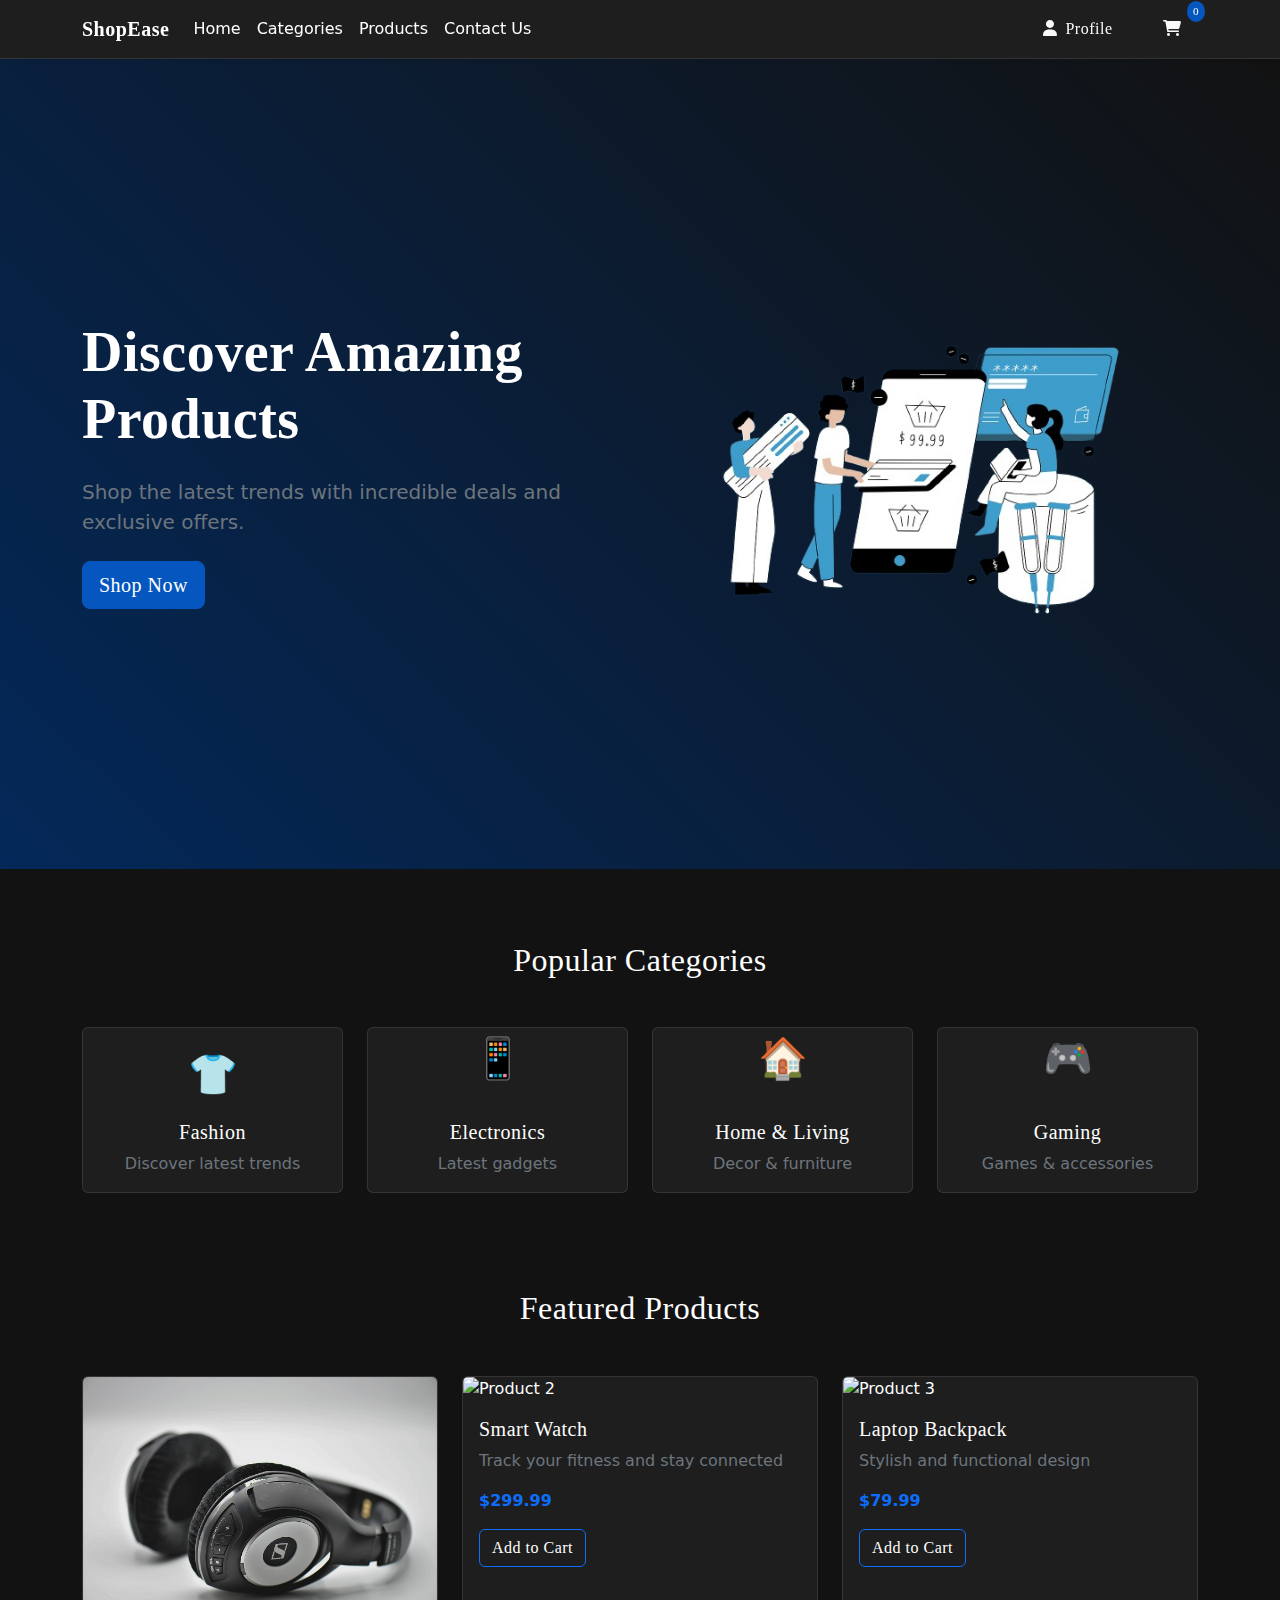
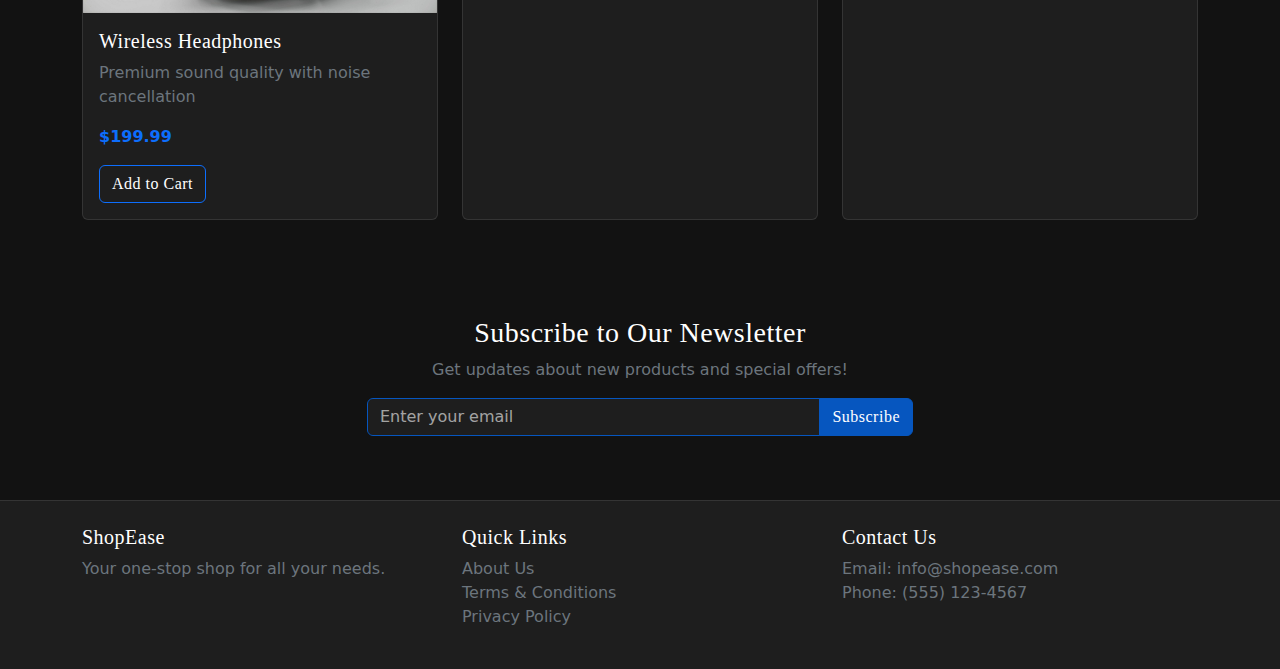
==== src/main/webapp/index.html @ 856637dd "Added new Pages : index.html and done some UI designing in it. Added some images and color changes" ====
<!DOCTYPE html>
<html lang="en">
  <head>
    <meta charset="UTF-8" />
    <meta name="viewport" content="width=device-width, initial-scale=1.0" />
    <title>ShopEase - Your One-Stop Shop</title>
    <link
      href="https://cdnjs.cloudflare.com/ajax/libs/bootstrap/5.3.2/css/bootstrap.min.css"
      rel="stylesheet"
    />
    <link
      href="https://cdnjs.cloudflare.com/ajax/libs/font-awesome/6.0.0/css/all.min.css"
      rel="stylesheet"
    />
    <style>
      :root {
        --primary-blue: #0656bf;
        --secondary-blue: #043f8c;
        --dark-blue: #032859;
        --dark-bg: #121212;
        --dark-card: #1e1e1e;
        --white: #ffffff;
      }

      body {
        background-color: var(--dark-bg);
        color: var(--white);
      }

      h1,
      h2,
      h3,
      h4,
      h5,
      .navbar-brand,
      .btn {
        font-family: "Anton", serif;
        font-weight: 400;
        letter-spacing: 0.5px;
      }

      .navbar {
        background-color: var(--dark-card) !important;
        border-bottom: 1px solid rgba(255, 255, 255, 0.1);
      }

      .navbar-light .navbar-brand,
      .navbar-light .navbar-nav .nav-link {
        color: var(--white);
      }

      .navbar-light .navbar-toggler {
        border-color: var(--white);
        background-color: var(--white);
      }

      .nav-link:hover {
        color: #306ebf !important;
      }

      .hero-section {
        background: linear-gradient(45deg, var(--dark-blue), var(--dark-bg));
        min-height: 90vh;
        display: flex;
        align-items: center;
      }

      .card {
        background-color: var(--dark-card);
        border: 1px solid rgba(255, 255, 255, 0.1);
        color: var(--white);
      }

      .featured-card {
        transition: transform 0.3s ease;
      }

      .featured-card:hover {
        transform: translateY(-10px);
        box-shadow: 0 10px 20px rgba(0, 0, 0, 0.2);
        border: 1px solid var(--primary-blue);
      }

      .btn-primary {
        background-color: var(--primary-blue);
        border-color: var(--primary-blue);
        color: var(--white);
      }

      .btn-primary:hover {
        background-color: var(--secondary-blue);
        border-color: var(--secondary-blue);
      }

      .btn-outline-primary {
        color: var(--white);
      }

      .btn-outline-primary:hover {
        border-color: var(--secondary-blue);
        color: var(--white);
      }

      .cart-count {
        position: absolute;
        top: -8px;
        right: -8px;
        background-color: var(--primary-blue);
        color: var(--white);
        border-radius: 50%;
        padding: 2px 6px;
        font-size: 0.7rem;
      }

      .profile-btn,
      .cart-btn {
        position: relative;
        padding: 8px 16px;
        border-radius: 20px;
        transition: all 0.3s ease;
        background-color: transparent;
        color: var(--white);
      }

      .profile-btn:hover,
      .cart-btn:hover {
        & i {
          color: #306ebf;
        }
        border-color: var(--secondary-blue);
        color: #306ebf !important ;
      }

      input.form-control {
        background-color: var(--dark-card);
        border: 1px solid var(--primary-blue);
        color: var(--white);
      }

      input.form-control:focus {
        background-color: var(--dark-card);
        color: var(--white);
        border-color: var(--primary-blue);
        box-shadow: 0 0 0 0.25rem rgba(6, 86, 191, 0.25);
      }

      input.form-control::placeholder {
        color: rgba(255, 255, 255, 0.6);
      }

      .category-icon {
        font-size: 2.5rem;
        margin-bottom: 1rem;
        color: var(--primary-blue);
      }

      .text-muted {
        color: rgba(255, 255, 255, 0.7) !important;
      }

      footer {
        background-color: var(--dark-card);
        border-top: 1px solid rgba(255, 255, 255, 0.1);
      }

      footer a {
        color: var(--white) !important;
        text-decoration: none;
        transition: color 0.3s ease;
      }

      footer a:hover {
        color: var(--primary-blue) !important;
      }

      .price-tag {
        color: var(--primary-blue);
        font-size: 1.5rem;
        font-family: "Anton", serif;
      }

      .section-heading {
        color: var(--primary-blue);
        text-transform: uppercase;
        margin-bottom: 2rem;
      }

      .hero-title {
        font-size: 4rem;
        text-transform: uppercase;
        color: var(--white);
        text-shadow: 2px 2px 4px rgba(0, 0, 0, 0.3);
      }

      .hero-subtitle {
        color: rgba(255, 255, 255, 0.8);
        font-size: 1.2rem;
        margin-bottom: 2rem;
      }

      .section-bg {
        background-color: var(--dark-card);
        padding: 4rem 0;
      }

      /* Success state for add to cart button */
      .btn-success {
        background-color: #28a745;
        border-color: #28a745;
        color: var(--white);
      }
    </style>
  </head>
  <body>
    <!-- Navigation Bar -->
    <nav class="navbar navbar-expand-lg navbar-light shadow-sm sticky-top">
      <div class="container">
        <a class="navbar-brand fw-bold" href="#">ShopEase</a>
        <button
          class="navbar-toggler"
          type="button"
          data-bs-toggle="collapse"
          data-bs-target="#navbarNav"
        >
          <span class="navbar-toggler-icon"></span>
        </button>
        <div class="collapse navbar-collapse" id="navbarNav">
          <ul class="navbar-nav me-auto">
            <li class="nav-item">
              <a class="nav-link active" href="#">Home</a>
            </li>
            <li class="nav-item">
              <a class="nav-link" href="#categories">Categories</a>
            </li>
            <li class="nav-item">
              <a class="nav-link" href="#">Products</a>
            </li>
            <li class="nav-item">
              <a class="nav-link" href="#">Contact Us</a>
            </li>
          </ul>
          <div class="d-flex align-items-center gap-3">
            <button class="btn profile-btn text-light">
              <i class="fas fa-user me-2"></i>Profile
            </button>
            <button class="btn cart-btn text-light">
              <i class="fas fa-shopping-cart"></i>
              <span class="cart-count">0</span>
            </button>
          </div>
        </div>
      </div>
    </nav>

    <!-- Hero Section -->
    <section class="hero-section">
      <div class="container">
        <div class="row align-items-center">
          <div class="col-lg-6">
            <h1 class="display-4 fw-bold mb-4">Discover Amazing Products</h1>
            <p class="lead mb-4 text-secondary">
              Shop the latest trends with incredible deals and exclusive offers.
            </p>
            <button class="btn btn-primary btn-lg">Shop Now</button>
          </div>
          <div class="col-lg-6">
            <img
              src="/src/main/webapp/Assets/Images/E-Commerce Header bg Removed.png"
              alt="Shopping"
              class="img-fluid rounded"
            />
          </div>
        </div>
      </div>
    </section>

    <!-- Featured Categories -->
    <section class="py-5" id="categories">
      <br />
      <div class="container">
        <h2 class="text-center mb-5">Popular Categories</h2>
        <div class="row g-4">
          <div class="col-md-3">
            <div class="card featured-card text-center h-100">
              <div class="card-body">
                <div class="category-icon">👕</div>
                <h5 class="card-title">Fashion</h5>
                <p class="card-text text-secondary">Discover latest trends</p>
              </div>
            </div>
          </div>
          <div class="col-md-3">
            <div class="card featured-card text-center h-100">
              <div class="category-icon">📱</div>
              <div class="card-body">
                <h5 class="card-title">Electronics</h5>
                <p class="card-text text-secondary">Latest gadgets</p>
              </div>
            </div>
          </div>
          <div class="col-md-3">
            <div class="card featured-card text-center h-100">
              <div class="category-icon">🏠</div>
              <div class="card-body">
                <h5 class="card-title">Home & Living</h5>
                <p class="card-text text-secondary">Decor & furniture</p>
              </div>
            </div>
          </div>
          <div class="col-md-3">
            <div class="card featured-card text-center h-100">
              <div class="category-icon">🎮</div>
              <div class="card-body">
                <h5 class="card-title">Gaming</h5>
                <p class="card-text text-secondary">Games & accessories</p>
              </div>
            </div>
          </div>
        </div>
      </div>
    </section>

    <!-- Featured Products -->
    <section class="py-5">
      <div class="container">
        <h2 class="text-center mb-5">Featured Products</h2>
        <div class="row g-4">
          <div class="col-md-4">
            <div class="card featured-card h-100">
              <img
                src="Assets/Images/Wireless Headphones.jpg"
                class="card-img-top"
                alt="Product 1"
              />
              <div class="card-body">
                <h5 class="card-title">Wireless Headphones</h5>
                <p class="card-text text-secondary">
                  Premium sound quality with noise cancellation
                </p>
                <p class="text-primary fw-bold">$199.99</p>
                <button class="btn btn-outline-primary">Add to Cart</button>
              </div>
            </div>
          </div>
          <div class="col-md-4">
            <div class="card featured-card h-100">
              <img
                src="/api/placeholder/400/300"
                class="card-img-top"
                alt="Product 2"
              />
              <div class="card-body">
                <h5 class="card-title">Smart Watch</h5>
                <p class="card-text text-secondary">
                  Track your fitness and stay connected
                </p>
                <p class="text-primary fw-bold">$299.99</p>
                <button class="btn btn-outline-primary">Add to Cart</button>
              </div>
            </div>
          </div>
          <div class="col-md-4">
            <div class="card featured-card h-100">
              <img
                src="/api/placeholder/400/300"
                class="card-img-top"
                alt="Product 3"
              />
              <div class="card-body">
                <h5 class="card-title">Laptop Backpack</h5>
                <p class="card-text text-secondary">
                  Stylish and functional design
                </p>
                <p class="text-primary fw-bold">$79.99</p>
                <button class="btn btn-outline-primary">Add to Cart</button>
              </div>
            </div>
          </div>
        </div>
      </div>
    </section>

    <!-- Newsletter Section -->
    <section class="py-5">
      <div class="container">
        <div class="row justify-content-center">
          <div class="col-lg-6 text-center">
            <h3>Subscribe to Our Newsletter</h3>
            <p class="text-secondary">
              Get updates about new products and special offers!
            </p>
            <div class="input-group mb-3">
              <input
                type="email"
                class="form-control"
                placeholder="Enter your email"
              />
              <button class="btn btn-primary" type="button">Subscribe</button>
            </div>
          </div>
        </div>
      </div>
    </section>

    <!-- Footer -->
    <footer class="py-4">
      <div class="container">
        <div class="row">
          <div class="col-md-4">
            <h5>ShopEase</h5>
            <p class="text-secondary">Your one-stop shop for all your needs.</p>
          </div>
          <div class="col-md-4">
            <h5>Quick Links</h5>
            <ul class="list-unstyled">
              <li><a href="#" class="text-secondary">About Us</a></li>
              <li><a href="#" class="text-secondary">Terms & Conditions</a></li>
              <li><a href="#" class="text-secondary">Privacy Policy</a></li>
            </ul>
          </div>
          <div class="col-md-4">
            <h5>Contact Us</h5>
            <p class="text-secondary">
              Email: info@shopease.com<br />Phone: (555) 123-4567
            </p>
          </div>
        </div>
      </div>
    </footer>

    <script src="https://cdnjs.cloudflare.com/ajax/libs/bootstrap/5.3.2/js/bootstrap.bundle.min.js"></script>
    <script>
      // Add to cart animation and counter
      let cartCount = 0;
      const cartCountElement = document.querySelector(".cart-count");

      document.querySelectorAll(".btn-outline-primary").forEach((button) => {
        button.addEventListener("click", function () {
          this.innerHTML = "✓ Added";
          this.classList.remove("btn-outline-primary");
          this.classList.add("btn-success");

          // Update cart count
          cartCount++;
          cartCountElement.textContent = cartCount;

          setTimeout(() => {
            this.innerHTML = "Add to Cart";
            this.classList.remove("btn-success");
            this.classList.add("btn-outline-primary");
          }, 2000);
        });
      });
    </script>
  </body>
</html>
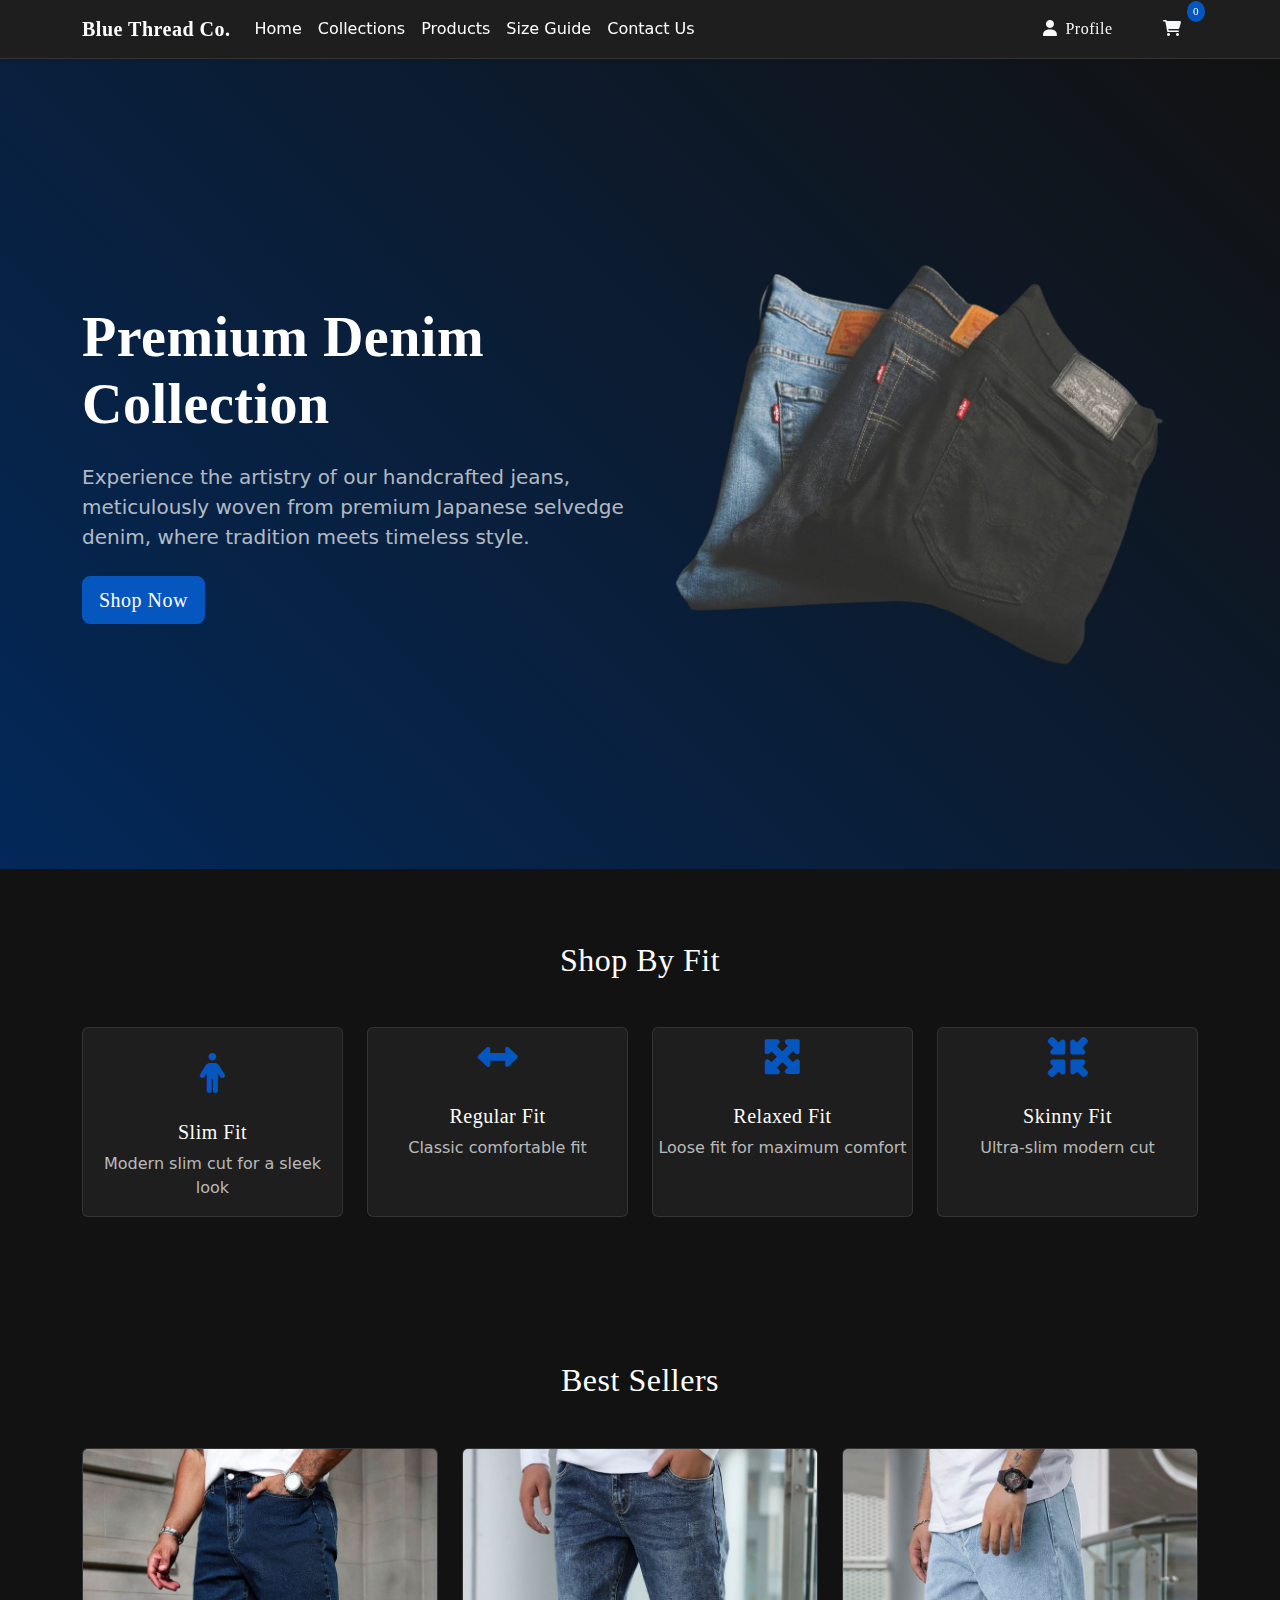
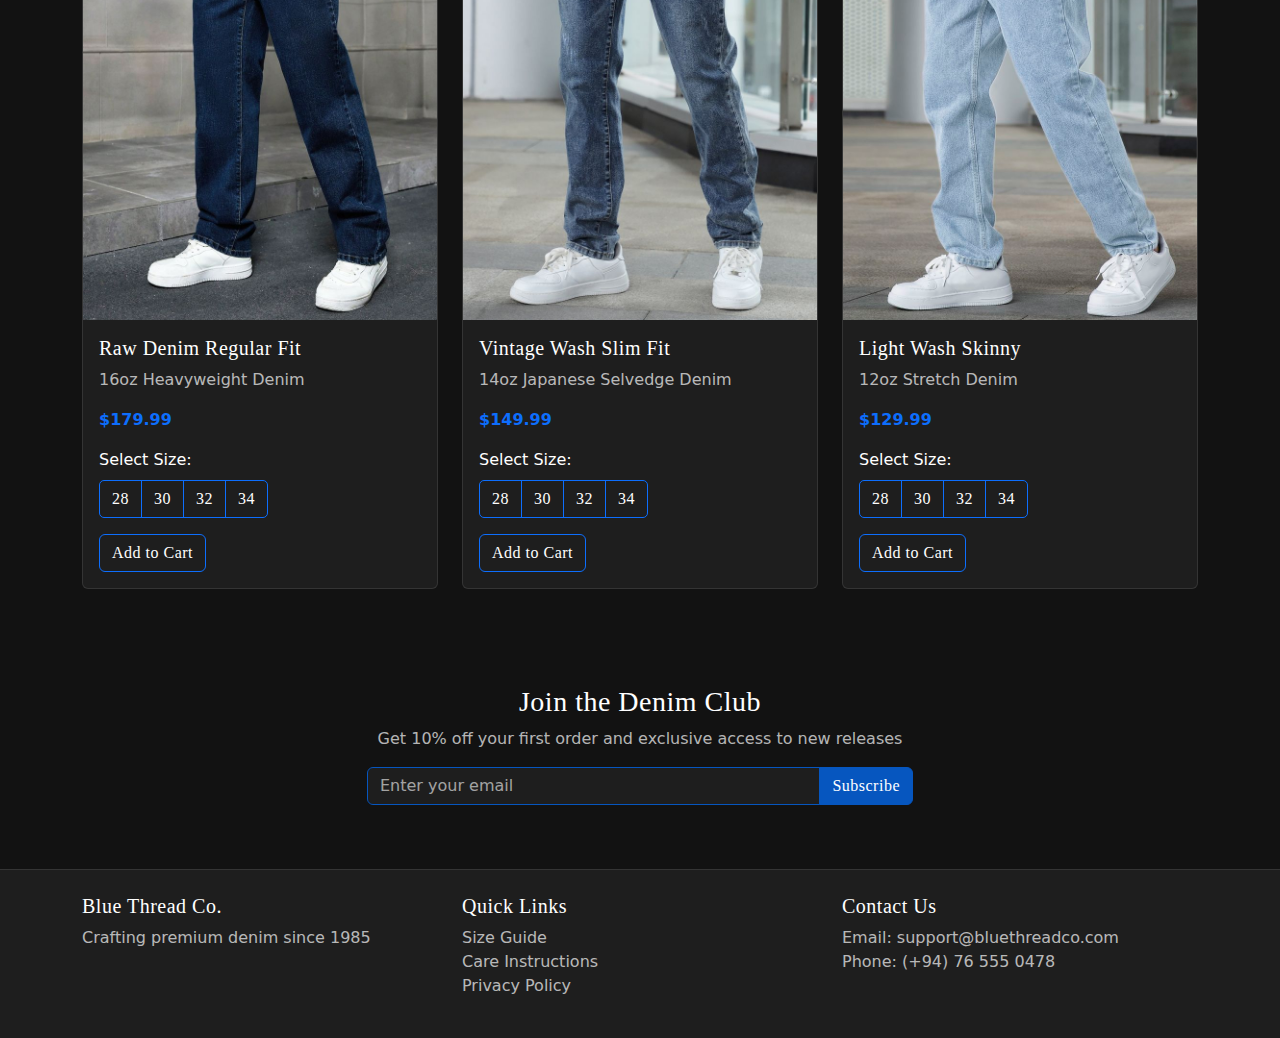
==== commit 53f84e83: "Modified the Index file. Added new styles and components.Added new Images and Changed Web Applicatio" ====
--- a/src/main/webapp/index.html
+++ b/src/main/webapp/index.html
@@ -3,7 +3,7 @@
   <head>
     <meta charset="UTF-8" />
     <meta name="viewport" content="width=device-width, initial-scale=1.0" />
-    <title>ShopEase - Your One-Stop Shop</title>
+    <title>Blue Thread Co. - Premium Jeans Collection</title>
     <link
       href="https://cdnjs.cloudflare.com/ajax/libs/bootstrap/5.3.2/css/bootstrap.min.css"
       rel="stylesheet"
@@ -12,210 +12,13 @@
       href="https://cdnjs.cloudflare.com/ajax/libs/font-awesome/6.0.0/css/all.min.css"
       rel="stylesheet"
     />
-    <style>
-      :root {
-        --primary-blue: #0656bf;
-        --secondary-blue: #043f8c;
-        --dark-blue: #032859;
-        --dark-bg: #121212;
-        --dark-card: #1e1e1e;
-        --white: #ffffff;
-      }
-
-      body {
-        background-color: var(--dark-bg);
-        color: var(--white);
-      }
-
-      h1,
-      h2,
-      h3,
-      h4,
-      h5,
-      .navbar-brand,
-      .btn {
-        font-family: "Anton", serif;
-        font-weight: 400;
-        letter-spacing: 0.5px;
-      }
-
-      .navbar {
-        background-color: var(--dark-card) !important;
-        border-bottom: 1px solid rgba(255, 255, 255, 0.1);
-      }
-
-      .navbar-light .navbar-brand,
-      .navbar-light .navbar-nav .nav-link {
-        color: var(--white);
-      }
-
-      .navbar-light .navbar-toggler {
-        border-color: var(--white);
-        background-color: var(--white);
-      }
-
-      .nav-link:hover {
-        color: #306ebf !important;
-      }
-
-      .hero-section {
-        background: linear-gradient(45deg, var(--dark-blue), var(--dark-bg));
-        min-height: 90vh;
-        display: flex;
-        align-items: center;
-      }
-
-      .card {
-        background-color: var(--dark-card);
-        border: 1px solid rgba(255, 255, 255, 0.1);
-        color: var(--white);
-      }
-
-      .featured-card {
-        transition: transform 0.3s ease;
-      }
-
-      .featured-card:hover {
-        transform: translateY(-10px);
-        box-shadow: 0 10px 20px rgba(0, 0, 0, 0.2);
-        border: 1px solid var(--primary-blue);
-      }
-
-      .btn-primary {
-        background-color: var(--primary-blue);
-        border-color: var(--primary-blue);
-        color: var(--white);
-      }
-
-      .btn-primary:hover {
-        background-color: var(--secondary-blue);
-        border-color: var(--secondary-blue);
-      }
-
-      .btn-outline-primary {
-        color: var(--white);
-      }
-
-      .btn-outline-primary:hover {
-        border-color: var(--secondary-blue);
-        color: var(--white);
-      }
-
-      .cart-count {
-        position: absolute;
-        top: -8px;
-        right: -8px;
-        background-color: var(--primary-blue);
-        color: var(--white);
-        border-radius: 50%;
-        padding: 2px 6px;
-        font-size: 0.7rem;
-      }
-
-      .profile-btn,
-      .cart-btn {
-        position: relative;
-        padding: 8px 16px;
-        border-radius: 20px;
-        transition: all 0.3s ease;
-        background-color: transparent;
-        color: var(--white);
-      }
-
-      .profile-btn:hover,
-      .cart-btn:hover {
-        & i {
-          color: #306ebf;
-        }
-        border-color: var(--secondary-blue);
-        color: #306ebf !important ;
-      }
-
-      input.form-control {
-        background-color: var(--dark-card);
-        border: 1px solid var(--primary-blue);
-        color: var(--white);
-      }
-
-      input.form-control:focus {
-        background-color: var(--dark-card);
-        color: var(--white);
-        border-color: var(--primary-blue);
-        box-shadow: 0 0 0 0.25rem rgba(6, 86, 191, 0.25);
-      }
-
-      input.form-control::placeholder {
-        color: rgba(255, 255, 255, 0.6);
-      }
-
-      .category-icon {
-        font-size: 2.5rem;
-        margin-bottom: 1rem;
-        color: var(--primary-blue);
-      }
-
-      .text-muted {
-        color: rgba(255, 255, 255, 0.7) !important;
-      }
-
-      footer {
-        background-color: var(--dark-card);
-        border-top: 1px solid rgba(255, 255, 255, 0.1);
-      }
-
-      footer a {
-        color: var(--white) !important;
-        text-decoration: none;
-        transition: color 0.3s ease;
-      }
-
-      footer a:hover {
-        color: var(--primary-blue) !important;
-      }
-
-      .price-tag {
-        color: var(--primary-blue);
-        font-size: 1.5rem;
-        font-family: "Anton", serif;
-      }
-
-      .section-heading {
-        color: var(--primary-blue);
-        text-transform: uppercase;
-        margin-bottom: 2rem;
-      }
-
-      .hero-title {
-        font-size: 4rem;
-        text-transform: uppercase;
-        color: var(--white);
-        text-shadow: 2px 2px 4px rgba(0, 0, 0, 0.3);
-      }
-
-      .hero-subtitle {
-        color: rgba(255, 255, 255, 0.8);
-        font-size: 1.2rem;
-        margin-bottom: 2rem;
-      }
-
-      .section-bg {
-        background-color: var(--dark-card);
-        padding: 4rem 0;
-      }
-
-      /* Success state for add to cart button */
-      .btn-success {
-        background-color: #28a745;
-        border-color: #28a745;
-        color: var(--white);
-      }
-    </style>
+    <link rel="stylesheet" href="Assets/Styles/Index.css" />
   </head>
   <body>
     <!-- Navigation Bar -->
     <nav class="navbar navbar-expand-lg navbar-light shadow-sm sticky-top">
       <div class="container">
-        <a class="navbar-brand fw-bold" href="#">ShopEase</a>
+        <a class="navbar-brand fw-bold" href="#">Blue Thread Co.</a>
         <button
           class="navbar-toggler"
           type="button"
@@ -230,13 +33,16 @@
               <a class="nav-link active" href="#">Home</a>
             </li>
             <li class="nav-item">
-              <a class="nav-link" href="#categories">Categories</a>
+              <a class="nav-link" href="#categories">Collections</a>
             </li>
             <li class="nav-item">
-              <a class="nav-link" href="#">Products</a>
+              <a class="nav-link" href="#featured-products">Products</a>
             </li>
             <li class="nav-item">
-              <a class="nav-link" href="#">Contact Us</a>
+              <a class="nav-link" href="#">Size Guide</a>
+            </li>
+            <li class="nav-item">
+              <a class="nav-link" href="#contacts">Contact Us</a>
             </li>
           </ul>
           <div class="d-flex align-items-center gap-3">
@@ -257,16 +63,18 @@
       <div class="container">
         <div class="row align-items-center">
           <div class="col-lg-6">
-            <h1 class="display-4 fw-bold mb-4">Discover Amazing Products</h1>
+            <h1 class="display-4 fw-bold mb-4">Premium Denim Collection</h1>
             <p class="lead mb-4 text-secondary">
-              Shop the latest trends with incredible deals and exclusive offers.
+              Experience the artistry of our handcrafted jeans, meticulously
+              woven from premium Japanese selvedge denim, where tradition meets
+              timeless style.
             </p>
             <button class="btn btn-primary btn-lg">Shop Now</button>
           </div>
           <div class="col-lg-6">
             <img
-              src="/src/main/webapp/Assets/Images/E-Commerce Header bg Removed.png"
-              alt="Shopping"
+              src="Assets/Images/Denim Poster.png"
+              alt="Premium Jeans"
               class="img-fluid rounded"
             />
           </div>
@@ -278,42 +86,48 @@
     <section class="py-5" id="categories">
       <br />
       <div class="container">
-        <h2 class="text-center mb-5">Popular Categories</h2>
+        <h2 class="text-center mb-5">Shop By Fit</h2>
         <div class="row g-4">
           <div class="col-md-3">
             <div class="card featured-card text-center h-100">
               <div class="card-body">
-                <div class="category-icon">👕</div>
-                <h5 class="card-title">Fashion</h5>
-                <p class="card-text text-secondary">Discover latest trends</p>
+                <div class="category-icon">
+                  <i class="fas fa-male"></i>
+                </div>
+                <h5 class="card-title">Slim Fit</h5>
+                <p class="card-text text-secondary">
+                  Modern slim cut for a sleek look
+                </p>
               </div>
             </div>
           </div>
           <div class="col-md-3">
             <div class="card featured-card text-center h-100">
-              <div class="category-icon">📱</div>
-              <div class="card-body">
-                <h5 class="card-title">Electronics</h5>
-                <p class="card-text text-secondary">Latest gadgets</p>
-              </div>
+              <div class="category-icon">
+                <i class="fas fa-arrows-alt-h"></i>
+              </div>
+              <h5 class="card-title">Regular Fit</h5>
+              <p class="card-text text-secondary">Classic comfortable fit</p>
             </div>
           </div>
           <div class="col-md-3">
             <div class="card featured-card text-center h-100">
-              <div class="category-icon">🏠</div>
-              <div class="card-body">
-                <h5 class="card-title">Home & Living</h5>
-                <p class="card-text text-secondary">Decor & furniture</p>
-              </div>
+              <div class="category-icon">
+                <i class="fas fa-expand-arrows-alt"></i>
+              </div>
+              <h5 class="card-title">Relaxed Fit</h5>
+              <p class="card-text text-secondary">
+                Loose fit for maximum comfort
+              </p>
             </div>
           </div>
           <div class="col-md-3">
             <div class="card featured-card text-center h-100">
-              <div class="category-icon">🎮</div>
-              <div class="card-body">
-                <h5 class="card-title">Gaming</h5>
-                <p class="card-text text-secondary">Games & accessories</p>
-              </div>
+              <div class="category-icon">
+                <i class="fas fa-compress-arrows-alt"></i>
+              </div>
+              <h5 class="card-title">Skinny Fit</h5>
+              <p class="card-text text-secondary">Ultra-slim modern cut</p>
             </div>
           </div>
         </div>
@@ -321,23 +135,75 @@
     </section>
 
     <!-- Featured Products -->
-    <section class="py-5">
-      <div class="container">
-        <h2 class="text-center mb-5">Featured Products</h2>
+    <section class="py-5" id="featured-products">
+      <br />
+      <br />
+      <div class="container">
+        <h2 class="text-center mb-5">Best Sellers</h2>
         <div class="row g-4">
           <div class="col-md-4">
             <div class="card featured-card h-100">
               <img
-                src="Assets/Images/Wireless Headphones.jpg"
+                src="Assets/Products/Dark Wash Jean.jpg"
                 class="card-img-top"
-                alt="Product 1"
+                alt="Dark Wash Jeans"
               />
               <div class="card-body">
-                <h5 class="card-title">Wireless Headphones</h5>
-                <p class="card-text text-secondary">
-                  Premium sound quality with noise cancellation
-                </p>
-                <p class="text-primary fw-bold">$199.99</p>
+                <h5 class="card-title">Raw Denim Regular Fit</h5>
+                <p class="card-text text-secondary">16oz Heavyweight Denim</p>
+                <p class="text-primary fw-bold">$179.99</p>
+                <div class="size-options mb-3">
+                  <label class="form-label d-block">Select Size:</label>
+                  <div class="btn-group" role="group" aria-label="Size options">
+                    <input
+                      type="radio"
+                      class="btn-check"
+                      name="sizeOptions1"
+                      id="size28"
+                      autocomplete="off"
+                      value="28"
+                    />
+                    <label class="btn btn-outline-primary" for="size28"
+                      >28</label
+                    >
+
+                    <input
+                      type="radio"
+                      class="btn-check"
+                      name="sizeOptions1"
+                      id="size30"
+                      autocomplete="off"
+                      value="30"
+                    />
+                    <label class="btn btn-outline-primary" for="size30"
+                      >30</label
+                    >
+
+                    <input
+                      type="radio"
+                      class="btn-check"
+                      name="sizeOptions1"
+                      id="32"
+                      autocomplete="off"
+                      value="32"
+                    />
+                    <label class="btn btn-outline-primary" for="size32"
+                      >32</label
+                    >
+
+                    <input
+                      type="radio"
+                      class="btn-check"
+                      name="sizeOptions1"
+                      id="size34"
+                      autocomplete="off"
+                      value="34"
+                    />
+                    <label class="btn btn-outline-primary" for="size34"
+                      >34</label
+                    >
+                  </div>
+                </div>
                 <button class="btn btn-outline-primary">Add to Cart</button>
               </div>
             </div>
@@ -345,33 +211,136 @@
           <div class="col-md-4">
             <div class="card featured-card h-100">
               <img
-                src="/api/placeholder/400/300"
+                src="Assets/Products/Classic Blue Jean 3.jpg"
                 class="card-img-top"
-                alt="Product 2"
+                alt="Classic Blue Jeans"
               />
               <div class="card-body">
-                <h5 class="card-title">Smart Watch</h5>
+                <h5 class="card-title">Vintage Wash Slim Fit</h5>
                 <p class="card-text text-secondary">
-                  Track your fitness and stay connected
+                  14oz Japanese Selvedge Denim
                 </p>
-                <p class="text-primary fw-bold">$299.99</p>
+                <p class="text-primary fw-bold">$149.99</p>
+                <div class="size-options mb-3">
+                  <label class="form-label d-block">Select Size:</label>
+                  <div class="btn-group" role="group" aria-label="Size options">
+                    <input
+                      type="radio"
+                      class="btn-check"
+                      name="sizeOptions1"
+                      id="size28"
+                      autocomplete="off"
+                      value="28"
+                    />
+                    <label class="btn btn-outline-primary" for="size28"
+                      >28</label
+                    >
+
+                    <input
+                      type="radio"
+                      class="btn-check"
+                      name="sizeOptions1"
+                      id="size30"
+                      autocomplete="off"
+                      value="30"
+                    />
+                    <label class="btn btn-outline-primary" for="size30"
+                      >30</label
+                    >
+
+                    <input
+                      type="radio"
+                      class="btn-check"
+                      name="sizeOptions1"
+                      id="32"
+                      autocomplete="off"
+                      value="32"
+                    />
+                    <label class="btn btn-outline-primary" for="size32"
+                      >32</label
+                    >
+
+                    <input
+                      type="radio"
+                      class="btn-check"
+                      name="sizeOptions1"
+                      id="size34"
+                      autocomplete="off"
+                      value="34"
+                    />
+                    <label class="btn btn-outline-primary" for="size34"
+                      >34</label
+                    >
+                  </div>
+                </div>
                 <button class="btn btn-outline-primary">Add to Cart</button>
               </div>
             </div>
           </div>
+
           <div class="col-md-4">
             <div class="card featured-card h-100">
               <img
-                src="/api/placeholder/400/300"
-                class="card-img-top"
-                alt="Product 3"
+                src="Assets/Products/Light Wash Image.jpg"
+                class="card-img-top hover-image"
+                alt="Light Wash Jeans"
               />
               <div class="card-body">
-                <h5 class="card-title">Laptop Backpack</h5>
-                <p class="card-text text-secondary">
-                  Stylish and functional design
-                </p>
-                <p class="text-primary fw-bold">$79.99</p>
+                <h5 class="card-title">Light Wash Skinny</h5>
+                <p class="card-text text-secondary">12oz Stretch Denim</p>
+                <p class="text-primary fw-bold">$129.99</p>
+                <div class="size-options mb-3">
+                  <label class="form-label d-block">Select Size:</label>
+                  <div class="btn-group" role="group" aria-label="Size options">
+                    <input
+                      type="radio"
+                      class="btn-check"
+                      name="sizeOptions1"
+                      id="size28"
+                      autocomplete="off"
+                      value="28"
+                    />
+                    <label class="btn btn-outline-primary" for="size28"
+                      >28</label
+                    >
+
+                    <input
+                      type="radio"
+                      class="btn-check"
+                      name="sizeOptions1"
+                      id="size30"
+                      autocomplete="off"
+                      value="30"
+                    />
+                    <label class="btn btn-outline-primary" for="size30"
+                      >30</label
+                    >
+
+                    <input
+                      type="radio"
+                      class="btn-check"
+                      name="sizeOptions1"
+                      id="32"
+                      autocomplete="off"
+                      value="32"
+                    />
+                    <label class="btn btn-outline-primary" for="size32"
+                      >32</label
+                    >
+
+                    <input
+                      type="radio"
+                      class="btn-check"
+                      name="sizeOptions1"
+                      id="size34"
+                      autocomplete="off"
+                      value="34"
+                    />
+                    <label class="btn btn-outline-primary" for="size34"
+                      >34</label
+                    >
+                  </div>
+                </div>
                 <button class="btn btn-outline-primary">Add to Cart</button>
               </div>
             </div>
@@ -381,13 +350,13 @@
     </section>
 
     <!-- Newsletter Section -->
-    <section class="py-5">
+    <section class="py-5" id="contacts">
       <div class="container">
         <div class="row justify-content-center">
           <div class="col-lg-6 text-center">
-            <h3>Subscribe to Our Newsletter</h3>
+            <h3>Join the Denim Club</h3>
             <p class="text-secondary">
-              Get updates about new products and special offers!
+              Get 10% off your first order and exclusive access to new releases
             </p>
             <div class="input-group mb-3">
               <input
@@ -407,30 +376,28 @@
       <div class="container">
         <div class="row">
           <div class="col-md-4">
-            <h5>ShopEase</h5>
-            <p class="text-secondary">Your one-stop shop for all your needs.</p>
+            <h5>Blue Thread Co.</h5>
+            <p class="text-secondary">Crafting premium denim since 1985</p>
           </div>
           <div class="col-md-4">
             <h5>Quick Links</h5>
             <ul class="list-unstyled">
-              <li><a href="#" class="text-secondary">About Us</a></li>
-              <li><a href="#" class="text-secondary">Terms & Conditions</a></li>
+              <li><a href="#" class="text-secondary">Size Guide</a></li>
+              <li><a href="#" class="text-secondary">Care Instructions</a></li>
               <li><a href="#" class="text-secondary">Privacy Policy</a></li>
             </ul>
           </div>
           <div class="col-md-4">
             <h5>Contact Us</h5>
             <p class="text-secondary">
-              Email: info@shopease.com<br />Phone: (555) 123-4567
+              Email: support@bluethreadco.com<br />Phone: (+94) 76 555 0478
             </p>
           </div>
         </div>
       </div>
     </footer>
-
     <script src="https://cdnjs.cloudflare.com/ajax/libs/bootstrap/5.3.2/js/bootstrap.bundle.min.js"></script>
     <script>
-      // Add to cart animation and counter
       let cartCount = 0;
       const cartCountElement = document.querySelector(".cart-count");
 
--- a/src/main/webapp/Assets/Styles/Index.css
+++ b/src/main/webapp/Assets/Styles/Index.css
@@ -0,0 +1,215 @@
+:root {
+  --primary-blue: #0656bf;
+  --secondary-blue: #043f8c;
+  --dark-blue: #032859;
+  --dark-bg: #121212;
+  --dark-card: #1e1e1e;
+  --white: #ffffff;
+}
+
+body {
+  background-color: var(--dark-bg);
+  color: var(--white);
+}
+
+h1,
+h2,
+h3,
+h4,
+h5,
+.navbar-brand,
+.btn {
+  font-family: "Anton", serif;
+  font-weight: 400;
+  letter-spacing: 0.5px;
+}
+
+.navbar {
+  background-color: var(--dark-card) !important;
+  border-bottom: 1px solid rgba(255, 255, 255, 0.1);
+}
+
+.navbar-light .navbar-brand,
+.navbar-light .navbar-nav .nav-link {
+  color: var(--white);
+}
+
+.navbar-light .navbar-toggler {
+  border-color: var(--white);
+  background-color: var(--white);
+}
+
+.nav-link:hover {
+  color: #306ebf !important;
+}
+
+.hero-section {
+  background: linear-gradient(45deg, var(--dark-blue), var(--dark-bg));
+  min-height: 90vh;
+  display: flex;
+  align-items: center;
+}
+
+.card {
+  background-color: var(--dark-card);
+  border: 1px solid rgba(255, 255, 255, 0.1);
+  color: var(--white);
+}
+
+.featured-card {
+  transition: transform 0.3s ease;
+}
+
+.featured-card:hover {
+  transform: translateY(-10px);
+  box-shadow: 0 10px 20px rgba(0, 0, 0, 0.2);
+  border: 1px solid var(--primary-blue);
+}
+
+.btn-primary {
+  background-color: var(--primary-blue);
+  border-color: var(--primary-blue);
+  color: var(--white);
+}
+
+.btn-primary:hover {
+  background-color: var(--secondary-blue);
+  border-color: var(--secondary-blue);
+}
+
+.btn-outline-primary {
+  color: var(--white);
+}
+
+.btn-outline-primary:hover {
+  border-color: var(--secondary-blue);
+  color: var(--white);
+}
+
+.cart-count {
+  position: absolute;
+  top: -8px;
+  right: -8px;
+  background-color: var(--primary-blue);
+  color: var(--white);
+  border-radius: 50%;
+  padding: 2px 6px;
+  font-size: 0.7rem;
+}
+
+.profile-btn,
+.cart-btn {
+  position: relative;
+  padding: 8px 16px;
+  border-radius: 20px;
+  transition: all 0.3s ease;
+  background-color: transparent;
+  color: var(--white);
+}
+
+.profile-btn:hover,
+.cart-btn:hover {
+  border-color: var(--secondary-blue);
+  color: #306ebf !important;
+}
+
+.profile-btn:hover i,
+.cart-btn:hover i {
+  color: #306ebf;
+}
+
+input.form-control {
+  background-color: var(--dark-card);
+  border: 1px solid var(--primary-blue);
+  color: var(--white);
+}
+
+input.form-control:focus {
+  background-color: var(--dark-card);
+  color: var(--white);
+  border-color: var(--primary-blue);
+  box-shadow: 0 0 0 0.25rem rgba(6, 86, 191, 0.25);
+}
+
+input.form-control::placeholder {
+  color: rgba(255, 255, 255, 0.6);
+}
+
+.category-icon {
+  font-size: 2.5rem;
+  margin-bottom: 1rem;
+  color: var(--primary-blue);
+}
+
+.text-secondary {
+  color: rgba(255, 255, 255, 0.7) !important;
+}
+
+footer {
+  background-color: var(--dark-card);
+  border-top: 1px solid rgba(255, 255, 255, 0.1);
+}
+
+footer a {
+  color: var(--white) !important;
+  text-decoration: none;
+  transition: color 0.3s ease;
+}
+
+footer a:hover {
+  color: var(--primary-blue) !important;
+}
+
+.price-tag {
+  color: var(--primary-blue);
+  font-size: 1.5rem;
+  font-family: "Anton", serif;
+}
+
+.section-heading {
+  color: var(--primary-blue);
+  text-transform: uppercase;
+  margin-bottom: 2rem;
+}
+
+.hero-title {
+  font-size: 4rem;
+  text-transform: uppercase;
+  color: var(--white);
+  text-shadow: 2px 2px 4px rgba(0, 0, 0, 0.3);
+}
+
+.hero-subtitle {
+  color: rgba(255, 255, 255, 0.8);
+  font-size: 1.2rem;
+  margin-bottom: 2rem;
+}
+
+.section-bg {
+  background-color: var(--dark-card);
+  padding: 4rem 0;
+}
+
+.btn-success {
+  background-color: #28a745;
+  border-color: #28a745;
+  color: var(--white);
+}
+
+.btn-group .btn-outline-primary {
+  border-radius: 5px;
+  transition: transform 0.2s ease;
+}
+.btn-group .btn-outline-primary:hover {
+  background-color: var(--primary-blue);
+  color: var(--white);
+  transform: scale(1.1);
+}
+.hover-image {
+  transition: all 0.3s ease-in-out;
+}
+
+.card:hover .hover-image {
+  content: attr(data-hover); /* For fallback browsers */
+  src: attr(data-hover);
+}
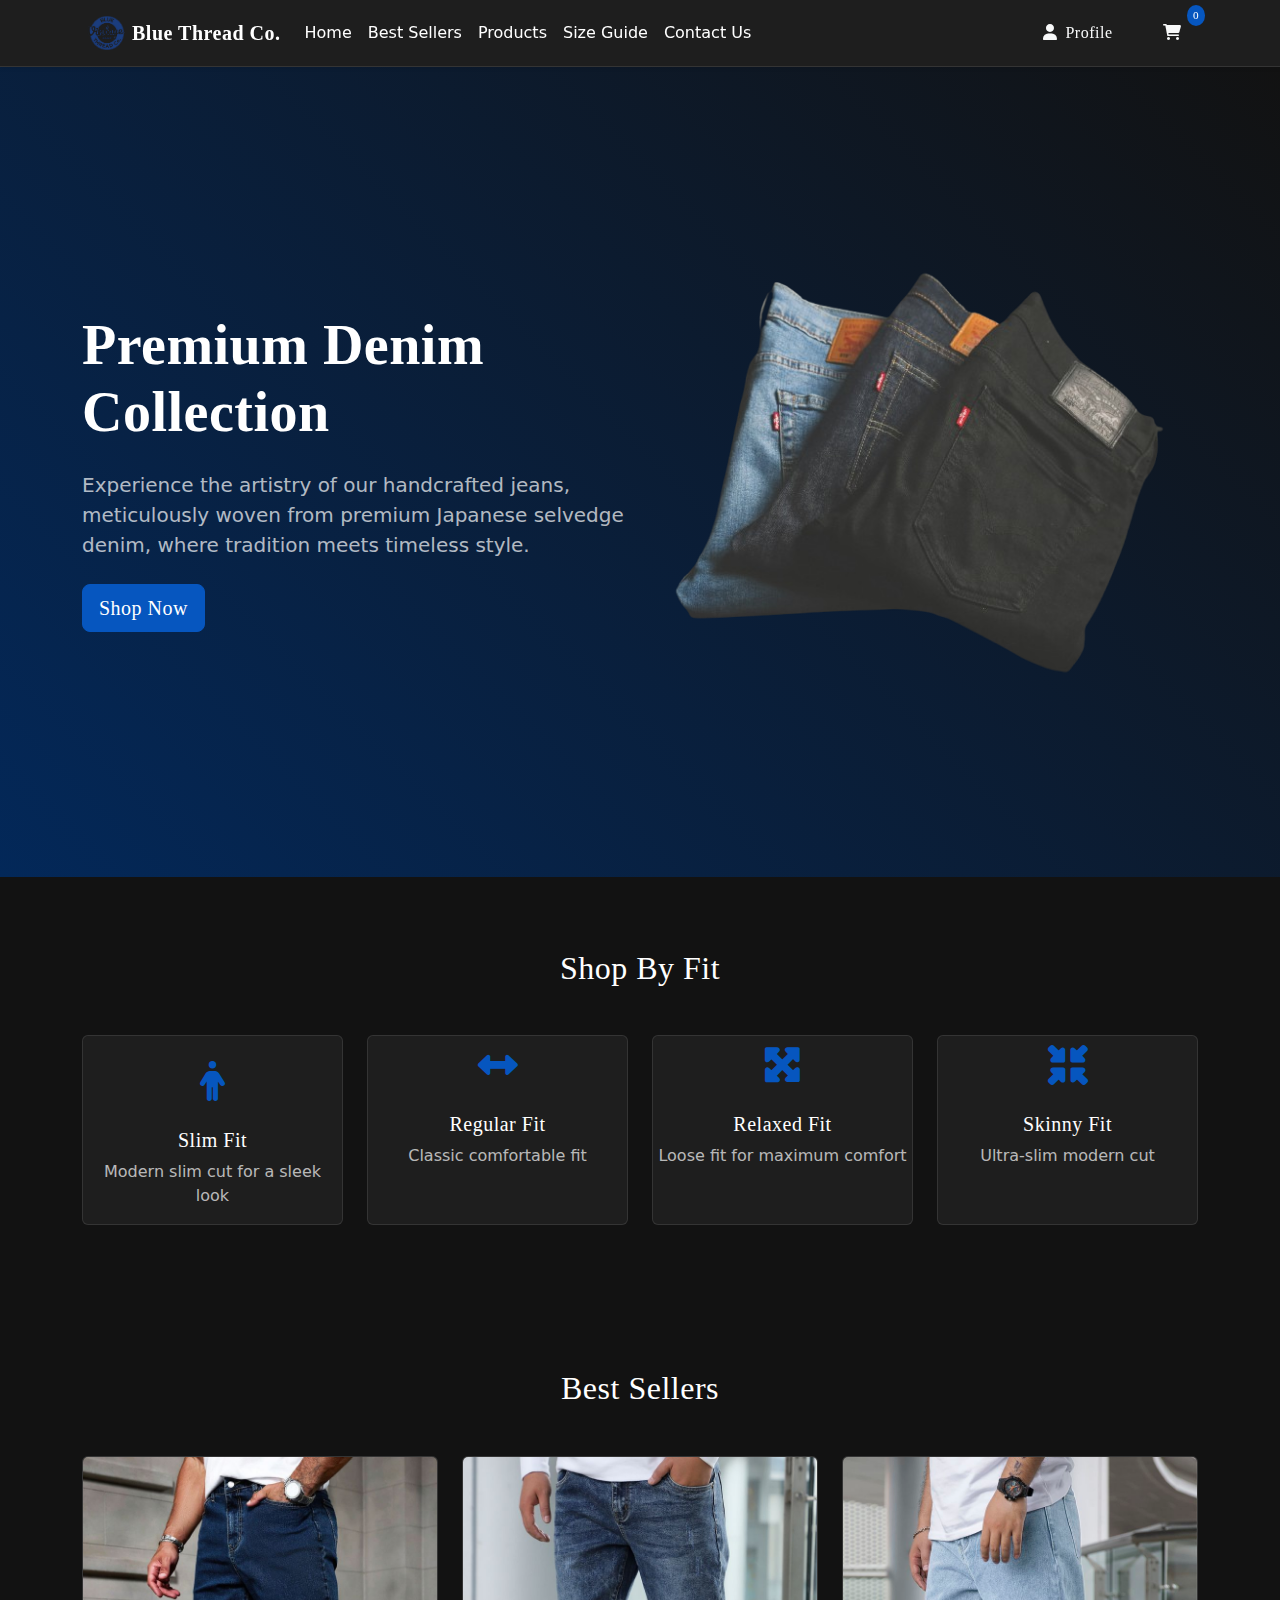
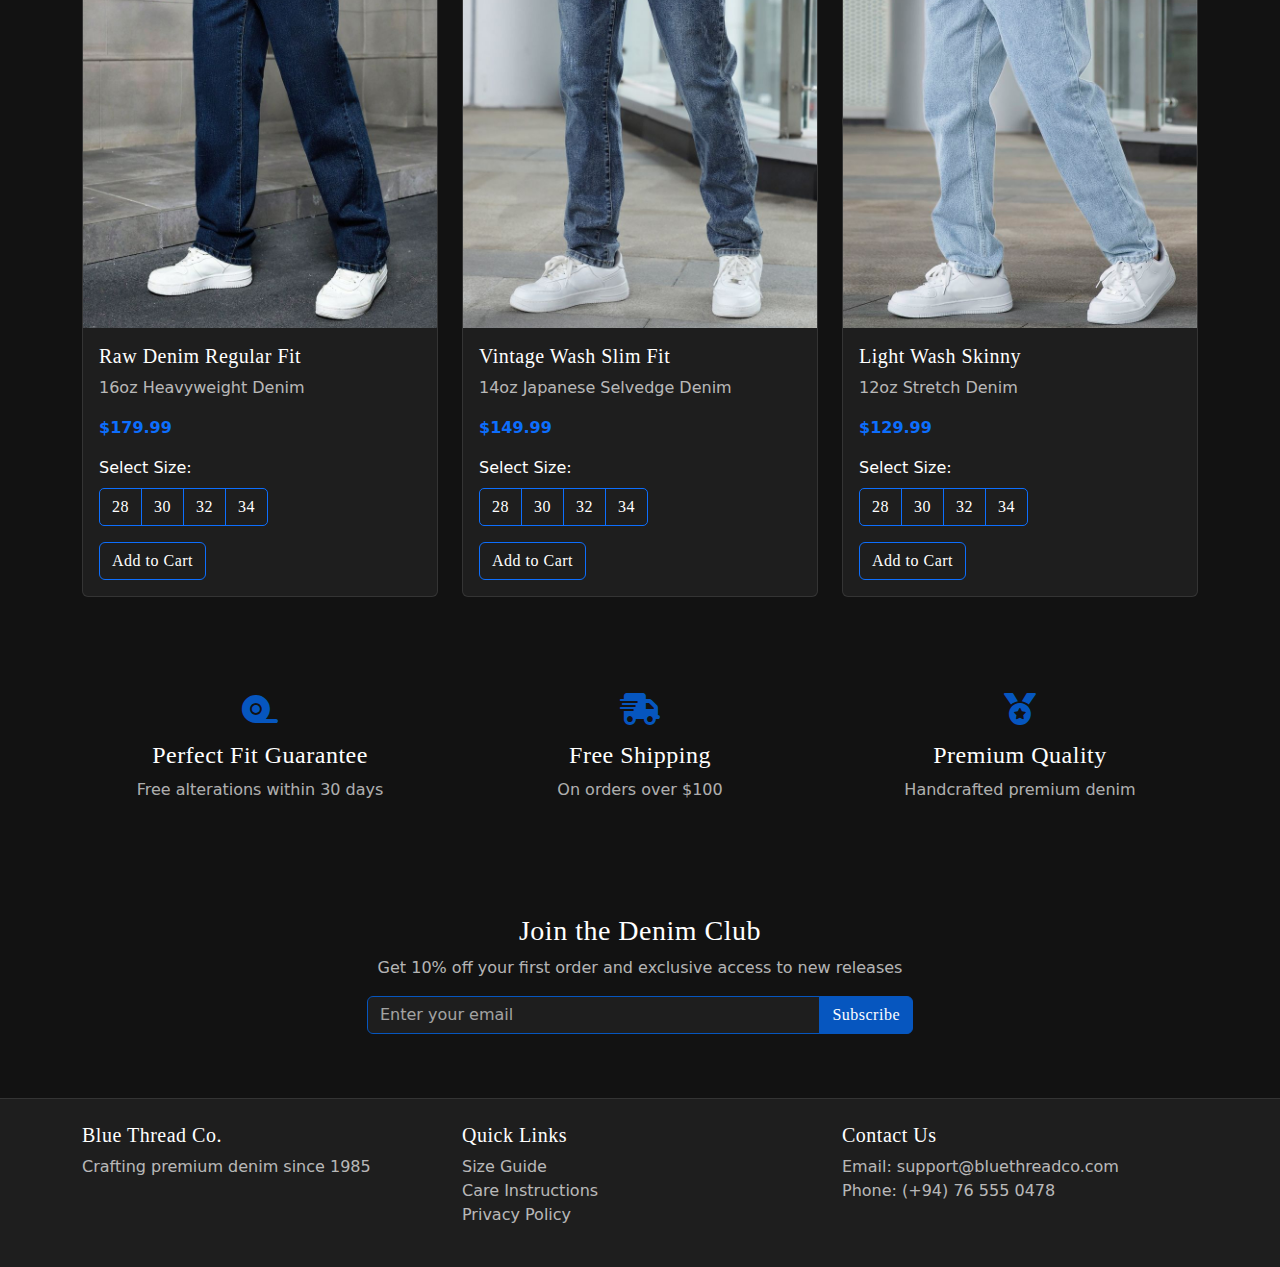
==== commit c842590e: "Created new html files for products , cart and profile." ====
--- a/src/main/webapp/index.html
+++ b/src/main/webapp/index.html
@@ -18,6 +18,11 @@
     <!-- Navigation Bar -->
     <nav class="navbar navbar-expand-lg navbar-light shadow-sm sticky-top">
       <div class="container">
+        <img
+          src="Assets/Images/Blue Thread Co Logo.png"
+          alt="Blue Thread Co."
+          width="50"
+        />
         <a class="navbar-brand fw-bold" href="#">Blue Thread Co.</a>
         <button
           class="navbar-toggler"
@@ -33,10 +38,10 @@
               <a class="nav-link active" href="#">Home</a>
             </li>
             <li class="nav-item">
-              <a class="nav-link" href="#categories">Collections</a>
+              <a class="nav-link" href="#featured-products">Best Sellers</a>
             </li>
             <li class="nav-item">
-              <a class="nav-link" href="#featured-products">Products</a>
+              <a class="nav-link" href="pages/products.html">Products</a>
             </li>
             <li class="nav-item">
               <a class="nav-link" href="#">Size Guide</a>
@@ -50,7 +55,9 @@
               <i class="fas fa-user me-2"></i>Profile
             </button>
             <button class="btn cart-btn text-light">
-              <i class="fas fa-shopping-cart"></i>
+              <i class="fas fa-shopping-cart"
+                ><a href="Pages/products-cart.html"></a
+              ></i>
               <span class="cart-count">0</span>
             </button>
           </div>
@@ -142,11 +149,19 @@
         <h2 class="text-center mb-5">Best Sellers</h2>
         <div class="row g-4">
           <div class="col-md-4">
-            <div class="card featured-card h-100">
+            <div
+              class="card featured-card h-100"
+              style="transform: translate(0)"
+            >
               <img
                 src="Assets/Products/Dark Wash Jean.jpg"
-                class="card-img-top"
+                class="card-img-top hover-image2"
                 alt="Dark Wash Jeans"
+              />
+              <img
+                src="Assets/Products/Dark Wash Jean Women.jpg"
+                alt=""
+                class="hover-image card-img-top"
               />
               <div class="card-body">
                 <h5 class="card-title">Raw Denim Regular Fit</h5>
@@ -209,7 +224,10 @@
             </div>
           </div>
           <div class="col-md-4">
-            <div class="card featured-card h-100">
+            <div
+              class="card featured-card h-100"
+              style="transform: translate(0)"
+            >
               <img
                 src="Assets/Products/Classic Blue Jean 3.jpg"
                 class="card-img-top"
@@ -279,10 +297,13 @@
           </div>
 
           <div class="col-md-4">
-            <div class="card featured-card h-100">
+            <div
+              class="card featured-card h-100"
+              style="transform: translate(0)"
+            >
               <img
                 src="Assets/Products/Light Wash Image.jpg"
-                class="card-img-top hover-image"
+                class="card-img-top"
                 alt="Light Wash Jeans"
               />
               <div class="card-body">
@@ -343,6 +364,50 @@
                 </div>
                 <button class="btn btn-outline-primary">Add to Cart</button>
               </div>
+            </div>
+          </div>
+        </div>
+      </div>
+    </section>
+
+    <!-- Features Section -->
+    <section class="py-5">
+      <div class="container">
+        <div class="row g-4">
+          <div class="col-md-4">
+            <div class="text-center">
+              <i
+                class="fas fa-tape mb-3"
+                style="font-size: 2rem; color: var(--primary-blue)"
+              ></i>
+              <h4>Perfect Fit Guarantee</h4>
+              <p style="color: rgba(255, 255, 255, 0.683)">
+                Free alterations within 30 days
+              </p>
+            </div>
+          </div>
+          <div class="col-md-4">
+            <div class="text-center">
+              <i
+                class="fas fa-shipping-fast mb-3"
+                style="font-size: 2rem; color: var(--primary-blue)"
+              ></i>
+              <h4>Free Shipping</h4>
+              <p style="color: rgba(255, 255, 255, 0.683)">
+                On orders over $100
+              </p>
+            </div>
+          </div>
+          <div class="col-md-4">
+            <div class="text-center">
+              <i
+                class="fas fa-medal mb-3"
+                style="font-size: 2rem; color: var(--primary-blue)"
+              ></i>
+              <h4>Premium Quality</h4>
+              <p style="color: rgba(255, 255, 255, 0.683)">
+                Handcrafted premium denim
+              </p>
             </div>
           </div>
         </div>
--- a/src/main/webapp/Assets/Styles/Index.css
+++ b/src/main/webapp/Assets/Styles/Index.css
@@ -43,6 +43,11 @@
   color: #306ebf !important;
 }
 
+.navbar-brand .logo {
+  width: 50px;
+  height: 50px;
+}
+
 .hero-section {
   background: linear-gradient(45deg, var(--dark-blue), var(--dark-bg));
   min-height: 90vh;
@@ -64,6 +69,12 @@
   transform: translateY(-10px);
   box-shadow: 0 10px 20px rgba(0, 0, 0, 0.2);
   border: 1px solid var(--primary-blue);
+  & .hover-image2 {
+    display: none;
+  }
+  & .hover-image {
+    display: block;
+  }
 }
 
 .btn-primary {
@@ -205,11 +216,8 @@
   color: var(--white);
   transform: scale(1.1);
 }
+
 .hover-image {
-  transition: all 0.3s ease-in-out;
-}
-
-.card:hover .hover-image {
-  content: attr(data-hover); /* For fallback browsers */
-  src: attr(data-hover);
-}
+  position: relative;
+  display: none;
+}
